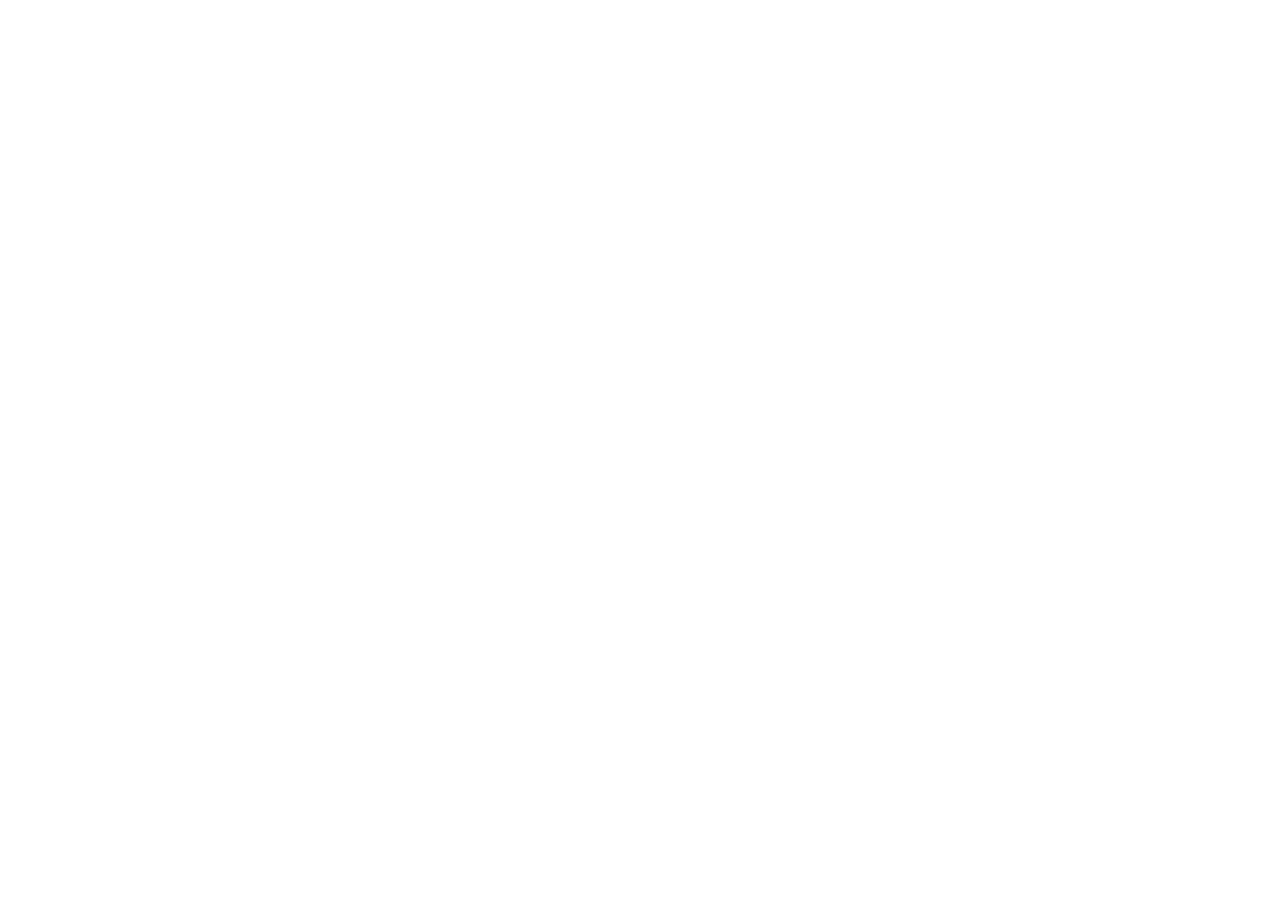
==== index.html @ ba37de96 "Publish North website source" ====
<!doctype html>
<html lang="en">
  <head>
    <meta charset="UTF-8" />
    <link rel="icon" type="image/png" href="./north-logo.png" />
    <meta name="viewport" content="width=device-width, initial-scale=1.0, viewport-fit=cover" />
    <meta name="color-scheme" content="light dark" />
    <meta name="description" content="NORTH — a focus timer, tasks and kanban boards, calendar, screen-time tracker and website blocker in one account, on web, desktop, mobile and browser." />
    <!-- Paints the OS chrome (mobile address bar, window chrome) in the app's
         own canvas colour instead of a white default, and follows the theme. -->
    <meta name="theme-color" media="(prefers-color-scheme: light)" content="#F2F2F7" />
    <meta name="theme-color" media="(prefers-color-scheme: dark)" content="#000000" />
    <meta name="mobile-web-app-capable" content="yes" />
    <title>NORTH</title>
    <!-- No webfont: the app uses the platform's own UI font stack, the way
         apple.com does (SF Pro on Apple devices, Segoe UI Variable on Windows). -->
  </head>
  <body>
    <div id="root"></div>
    <script type="module" src="/src/entry.jsx"></script>
  </body>
</html>
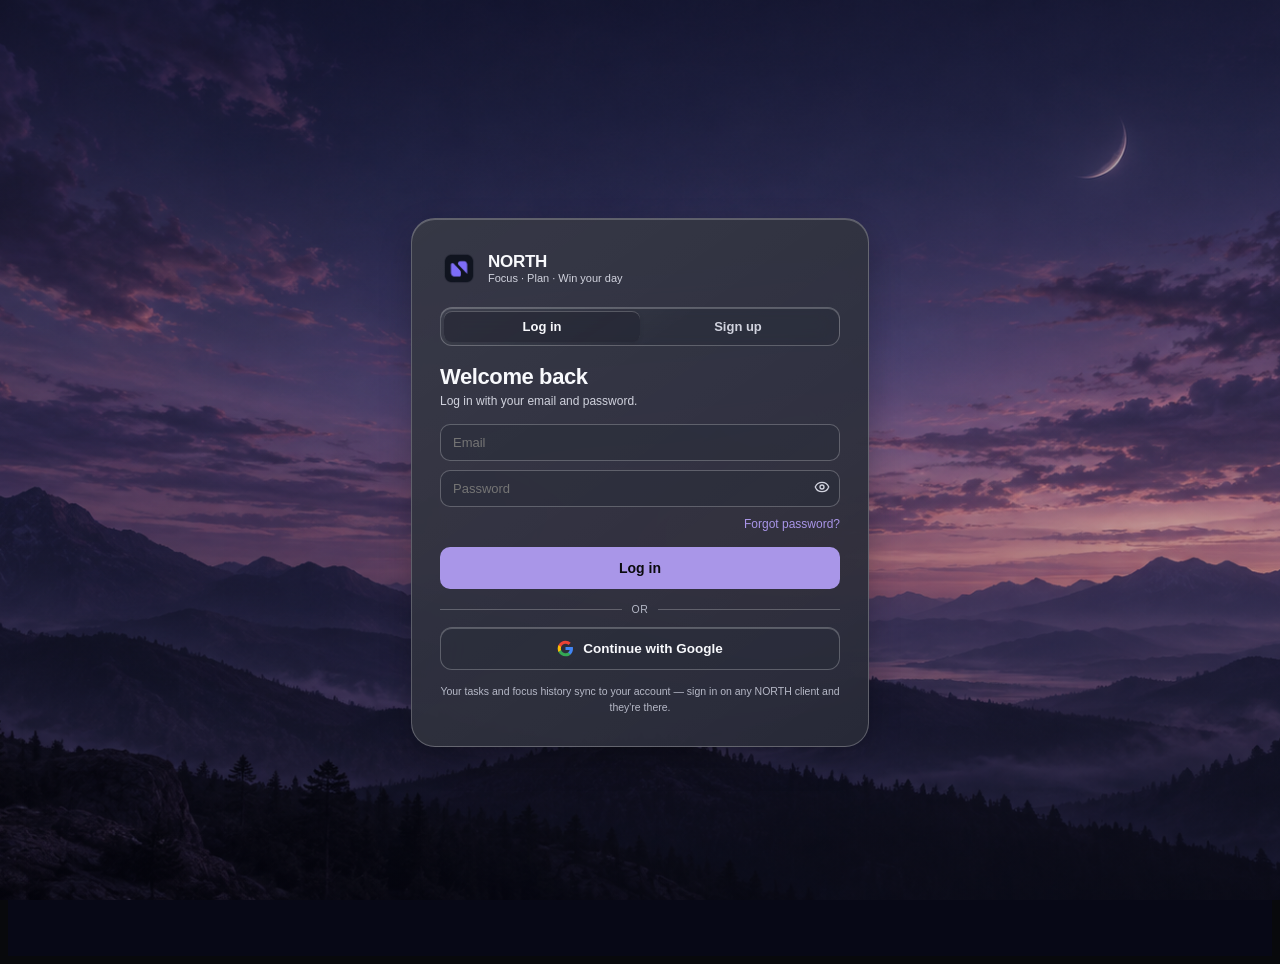
==== commit 13a674fb: "Deploy North website" ====
--- a/index.html
+++ b/index.html
@@ -14,9 +14,10 @@
     <title>NORTH</title>
     <!-- No webfont: the app uses the platform's own UI font stack, the way
          apple.com does (SF Pro on Apple devices, Segoe UI Variable on Windows). -->
+    <script type="module" crossorigin src="./assets/index-BbLRDBEo.js"></script>
+    <link rel="stylesheet" crossorigin href="./assets/index-BsezDTFJ.css">
   </head>
   <body>
     <div id="root"></div>
-    <script type="module" src="/src/entry.jsx"></script>
   </body>
 </html>
--- a/assets/index-BsezDTFJ.css
+++ b/assets/index-BsezDTFJ.css
@@ -0,0 +1 @@
+.north-task-picker{width:min(100%,480px);margin:0 auto 18px;position:relative}.npage,.north-sidebar,.north-mobile-nav,.spotify-float-window{border:1px solid var(--north-reading-edge);-webkit-backdrop-filter:blur(20px)saturate(125%);border-radius:18px;background:var(--north-reading-surface)!important}.npage{padding:clamp(16px,3vw,28px)}@media (prefers-reduced-motion:no-preference){.b,input,select,textarea{transition:background-color .18s,border-color .18s,box-shadow .18s}.task-row,.north-nav-item{transition:background-color .18s,transform .18s}.task-row:hover{background:var(--north-surface-raised)}.b:active{transform:scale(.98)}}.north-inapp{color:var(--north-ink,#f8f9fc);background:var(--north-reading-surface,#1b1d25);border:1px solid var(--north-reading-edge,#ffffff26);border-radius:24px;margin-bottom:20px;padding:clamp(18px,3vw,28px)}.north-inapp-heading{flex-wrap:wrap;align-items:center;gap:14px;margin-bottom:22px;display:flex}.north-inapp-heading>div{flex:1;min-width:180px}.north-inapp h3{letter-spacing:-.5px;margin:0 0 6px;font-size:21px}.north-inapp p{color:var(--north-secondary-ink,#b9bac8);margin:5px 0 0;font-size:13px;line-height:1.6}.north-inapp-badge,.flow-platform-tag{border:1px solid var(--north-reading-edge,#ffffff26);color:var(--north-secondary-ink,#c9c5d8);border-radius:999px;padding:4px 9px;font-size:11px;display:inline-block}.north-inapp-app{border-top:1px solid var(--north-reading-edge,#ffffff26);padding:18px 0}.north-inapp-brand{align-items:center;gap:10px;margin-bottom:10px;font-size:15px;display:flex}.north-inapp-feature{align-items:center;gap:18px;padding:12px 0;display:flex}.north-inapp-feature>div{flex:1}.north-inapp-feature strong{font-size:14px;font-weight:600}.north-inapp-switch{cursor:pointer;background:0 0;border:0;width:52px;min-width:52px;height:44px;padding:8px 0;position:relative}.north-inapp-switch:before{content:"";background:#77778055;border-radius:99px;position:absolute;inset:8px 0}.north-inapp-switch span{background:#fff;border-radius:50%;width:22px;height:22px;transition:transform .2s;display:block;position:absolute;top:11px;left:3px;box-shadow:0 1px 4px #0005}.north-inapp-switch[aria-checked=true]:before{background:var(--north-accent,#bba7f5)}.north-inapp-switch[aria-checked=true] span{transform:translate(24px)}.north-inapp-switch:focus-visible{outline:2px solid var(--north-accent,#bba7f5);outline-offset:3px;border-radius:12px}.north-inapp-switch:disabled{opacity:.5;cursor:wait}.north-inapp{background:var(--north-reading-surface);-webkit-backdrop-filter:blur(18px)saturate(130%);backdrop-filter:blur(18px)saturate(130%)}@media (prefers-reduced-motion:reduce){.north-inapp-switch span{transition:none}}@media (prefers-reduced-transparency:reduce),(prefers-contrast:more){.gcard,.gsheet,.north-inapp{color:#fff;--north-secondary-ink:#e5e7ef;-webkit-backdrop-filter:none!important;backdrop-filter:none!important;background:#262835!important}}.npage{line-height:1.6}.npage h2,.npage h3{text-wrap:balance;letter-spacing:-.025em}.npage input,.npage select,.npage textarea{font-size:14px;line-height:1.5}.npage input::placeholder,.npage textarea::placeholder{color:var(--north-secondary-ink);opacity:1}@keyframes north-page-reveal{0%{opacity:0;transform:translateY(5px)}to{opacity:1;transform:none}}@media (prefers-reduced-motion:no-preference){.npage{animation:.18s ease-out both north-page-reveal}}@media (prefers-contrast:more){.npage{color:#fff;background:#262835;border-radius:16px;padding:20px}}.north-inapp .north-inapp-note{border-top:1px solid var(--north-reading-edge,#ffffff26);padding-top:16px}.north-inapp-message{min-height:21px}@media (width<=1100px){.flow-analytics-top,.flow-analytics-lower,.flow-pie-grid{grid-template-columns:minmax(0,1fr)!important}}@media (width<=800px){.north-content{padding-bottom:calc(140px + env(safe-area-inset-bottom))!important}.north-mobile-nav{bottom:max(10px, env(safe-area-inset-bottom))!important}.north-mobile-nav .nv{min-height:48px}.npage input:not([type=checkbox]):not([type=range]),.npage textarea,.npage select{box-sizing:border-box;max-width:100%;font-size:16px!important}.north-inline-form>.b,.flow-heading>.b,.flow-target-row>.b{min-width:44px;min-height:44px}.flow-heading{align-items:flex-start!important}.flow-target-row{flex-wrap:wrap}.flow-target-row>div{flex:140px}.flow-stat strong{overflow-wrap:anywhere;font-size:clamp(20px,6vw,30px)}.focus-inner{padding-left:14px;padding-right:14px}}.north-spotify{color:#f5f5f7;-webkit-backdrop-filter:blur(18px)saturate(140%);backdrop-filter:blur(18px)saturate(140%);box-sizing:border-box;background:#ffffff1f;border:1px solid #ffffff35;border-radius:20px;width:min(100%,480px);margin:0 auto 24px;padding:14px 18px}.north-spotify summary{cursor:pointer;min-height:24px;font-size:14px}.north-spotify[open] summary{margin-bottom:16px}.north-spotify .gcard{box-sizing:border-box;margin-top:12px}.north-immersive-exit,.north-fullscreen-toggle{flex:none;place-items:center;width:44px;height:44px;display:grid}.north-immersive-toolbar{justify-content:flex-start;align-items:center;gap:8px;width:100%;margin-bottom:22px;display:flex}.north-immersive-toolbar button{-webkit-backdrop-filter:blur(18px)saturate(140%);border:1px solid #ffffff47;border-radius:14px;box-shadow:inset 0 1px #ffffff38,0 8px 22px #00000029;color:#fff!important;background:#ffffff21!important;margin:0!important;position:static!important}.focus-settings-icon{place-items:center;width:42px;height:42px;min-height:42px;display:grid;box-shadow:none!important;-webkit-backdrop-filter:none!important;background:0 0!important;border-color:#0000!important;padding:0!important}.north-immersive .focus-dial{width:min(300px,78vw,44vh)!important;height:min(300px,78vw,44vh)!important;transform:none!important}.north-immersive .north-immersive-toolbar{margin-bottom:clamp(6px,1.5vh,14px)}.north-immersive .north-flip-clock{margin-bottom:clamp(8px,2vh,18px)}.north-immersive .north-flip-digit{width:clamp(32px,5vh,56px);height:clamp(42px,8vh,68px)}.north-immersive .north-flip-top,.north-immersive .north-flip-bottom,.north-immersive .north-flip-flap{font-size:clamp(28px,5.5vh,48px)}.north-immersive .north-flip-colon{font-size:clamp(24px,4vh,38px)}.north-immersive .focus-dial-row,.north-immersive .north-timer-controls{margin-bottom:clamp(8px,1.7vh,16px)!important}.north-immersive .north-spotify-float{width:min(370px,100vw - 32px);position:absolute;bottom:16px;right:16px}.north-immersive{isolation:isolate;width:100vw;height:100dvh;max-height:100dvh;overflow-x:hidden;min-height:0!important;padding:max(12px, env(safe-area-inset-top)) max(16px, env(safe-area-inset-right)) max(12px, env(safe-area-inset-bottom)) max(16px, env(safe-area-inset-left))!important;justify-content:flex-start!important}.north-flip-clock{font-variant-numeric:tabular-nums;color:#f5f5f7;justify-content:center;align-items:center;gap:clamp(5px,1vw,12px);margin:0 auto clamp(20px,4vh,42px);display:flex}.focus-world .north-flip-clock{margin-bottom:14px}.focus-world .north-flip-digit{border-radius:8px;width:clamp(34px,5vw,54px);height:clamp(44px,6vw,66px)}.focus-world .north-flip-top,.focus-world .north-flip-bottom,.focus-world .north-flip-flap{font-size:clamp(29px,4vw,46px)}.focus-world .north-flip-colon{font-size:clamp(24px,3.5vw,36px)}.north-flip-group{gap:clamp(3px,.6vw,8px);display:flex}.north-flip-digit{perspective:420px;-webkit-backdrop-filter:blur(18px)saturate(140%);backdrop-filter:blur(18px)saturate(140%);background:#ffffff21;border:1px solid #ffffff35;border-radius:clamp(6px,.8vw,12px);width:clamp(44px,8vw,112px);height:clamp(60px,13vw,142px);display:block;position:relative;overflow:hidden;box-shadow:0 10px 30px #0003,inset 0 1px #ffffff30}.north-flip-top,.north-flip-bottom,.north-flip-flap{letter-spacing:-.06em;text-shadow:0 2px 8px #0006;background:linear-gradient(#ffffff26,#ffffff06);justify-content:center;align-items:center;font-size:clamp(38px,8.5vw,108px);font-weight:650;line-height:1;display:flex;position:absolute;inset:0}.north-flip-top{clip-path:inset(0 0 50%)}.north-flip-bottom{clip-path:inset(50% 0 0);background:#ffffff0e}.north-flip-digit:after{content:"";background:#0000002e;height:2px;position:absolute;top:calc(50% - 1px);left:0;right:0;box-shadow:0 1px #ffffff35}.north-flip-flap{z-index:2;backface-visibility:hidden}.north-flip-flap-top{clip-path:inset(0 0 50%);transform-origin:50%;animation:.3s cubic-bezier(.45,0,.75,.5) both north-flip-top}.north-flip-flap-bottom{clip-path:inset(50% 0 0);transform-origin:50%;animation:.36s cubic-bezier(.15,.65,.25,1) .3s both north-flip-bottom}.north-flip-colon{color:#d9dbe2;text-shadow:0 2px 10px #0008;padding-bottom:.06em;font-size:clamp(28px,6vw,76px);font-weight:700;line-height:1}@keyframes north-flip-top{0%{transform:rotateX(0)}to{transform:rotateX(-90deg)}}@keyframes north-flip-bottom{0%{transform:rotateX(90deg)}to{transform:rotateX(0)}}@media (width<=600px){.north-flip-clock{margin-bottom:16px}}@media (prefers-reduced-motion:reduce){.north-flip-flap{animation:none}.north-flip-flap-top{display:none}}.north-streak-flame{filter:grayscale(.65);opacity:.85;background:linear-gradient(145deg,#d7983b22,#ffffff05);border-radius:24px;flex-shrink:0;place-items:center;width:76px;height:84px;font-size:46px;display:grid}.north-streak-kicker{color:var(--north-ink,#fff);letter-spacing:.12em;flex-wrap:wrap;justify-content:space-between;gap:8px;margin-bottom:18px;font-size:10px;font-weight:650;display:flex}.north-streak-kicker span{opacity:.7}.north-streak-count{font-variant-numeric:tabular-nums;letter-spacing:-.04em;font-size:42px;line-height:1.1}.north-streak-count small{letter-spacing:0;font-size:18px;font-weight:500}.north-streak-goals{grid-template-columns:1fr 1fr;gap:12px;margin-top:20px;display:grid}.north-streak-goals>button{text-align:left;min-height:66px;color:inherit;background:#ffffff08;border:1px solid #ffffff30;border-radius:14px;align-items:center;gap:12px;padding:12px 14px;display:flex}.north-streak-goals>button>span:first-of-type{flex:1;font-size:13px;font-weight:600}.north-streak-goals small{opacity:.8;margin-top:4px;font-size:11px;font-weight:400;display:block}.north-streak-goals>.complete{background:#f5b85916;border-color:#f5b85988}.north-daily-progress{accent-color:#f3b66a;width:100%;height:5px;margin-top:14px;display:block}.north-streak-week .current{outline:2px solid var(--north-accent,#bda5ff);outline-offset:3px}@media (width<=600px){.north-streak-goals{grid-template-columns:1fr}.north-streak-count{font-size:34px}.north-streak-week{gap:6px}}.north-streak.is-lit .north-streak-flame{filter:drop-shadow(0 0 12px #ff942866);opacity:1}.north-achievements{flex-wrap:wrap;gap:10px;margin-top:18px;display:flex}.north-badge{text-align:center;border:1px solid var(--north-reading-edge,#fff3);color:inherit;opacity:.65;border-radius:16px;flex:125px;gap:7px;padding:16px 10px;display:grid}.north-badge span{font-size:26px}.north-badge small{font-size:11px}.north-badge.earned{opacity:1;background:#ffac3015;border-color:#ffb25a88}.north-badge progress{width:100%;height:4px;accent-color:var(--north-accent,#bda5ff)}.north-streak-week{gap:12px;margin-top:18px;display:flex}.north-streak-week>span{color:var(--north-ink,#f7f3ff);flex:1;justify-items:center;gap:6px;display:grid}.north-streak-week>span>span{background:#ffffff0d;border:1px solid #fff2;border-radius:50%;place-items:center;width:34px;height:34px;display:grid}.north-streak-week .lit{background:#f7992022;border-color:#f7ae55aa}.north-badge{box-sizing:border-box;background:0 0;border:0;border-radius:10px;min-width:110px;padding:12px 8px}.north-badge[aria-pressed=true]{outline:1px solid #bda5ff88}.north-streak .north-badge{min-width:120px;height:auto;min-height:142px;color:var(--north-ink,#f7f3ff);background:#ffffff06;border:1px solid #ffffff1c;border-radius:14px;grid-template-columns:1fr;align-content:center;justify-items:center;gap:8px;padding:14px 10px;font-size:12px;line-height:1.4;display:grid}.north-streak .north-badge.earned{background:#ffac3015;border-color:#ffb25a88}.north-badge-detail{border:1px solid #fff3;border-radius:14px;margin-top:14px;padding:16px;font-size:13px;line-height:1.5}@media (prefers-reduced-motion:no-preference){.north-streak.is-lit .north-streak-flame{animation:.7s both north-flame-light}.north-badge.earned:hover{transition:transform .18s;transform:translateY(-3px)}.north-completion-note{animation:3.5s both north-note}@keyframes north-flame-light{0%{filter:grayscale();transform:scale(.6)}65%{transform:scale(1.15)}to{transform:scale(1)}}@keyframes north-note{0%{opacity:0;transform:translateY(5px)}12%,85%{opacity:1;transform:none}to{opacity:0}}}.north-task-trigger{color:#f5f5f7;width:100%;min-height:48px;font:inherit;cursor:pointer;-webkit-backdrop-filter:blur(18px)saturate(140%);backdrop-filter:blur(18px)saturate(140%);background:#ffffff21;border:1px solid #ffffff40;border-radius:16px;justify-content:space-between;gap:16px;padding:12px 18px;display:flex;box-shadow:inset 0 1px #ffffff24,0 8px 24px #0002}.north-task-trigger span:first-child{text-overflow:ellipsis;white-space:nowrap;overflow:hidden}.north-task-options{color:#f5f5f7;-webkit-backdrop-filter:blur(24px)saturate(150%);backdrop-filter:blur(24px)saturate(150%);background:#ffffff30;border:1px solid #ffffff45;border-radius:16px;max-height:min(300px,38vh);margin-top:8px;padding:6px;position:static;overflow-y:auto;box-shadow:0 16px 48px #0007}.north-spotify-float{z-index:40;width:min(370px,100vw - 40px);position:fixed;bottom:20px;right:20px}.north-spotify-float .gcard{box-sizing:border-box;-webkit-backdrop-filter:blur(20px)saturate(145%);backdrop-filter:blur(20px)saturate(145%);background:#ffffff26;width:100%;max-width:none;box-shadow:0 12px 32px #0004,inset 0 1px #ffffff30}.spotify-float-window{color:var(--spotify-ink,#f5f5f7);background:linear-gradient(145deg,var(--spotify-highlight,transparent),transparent 65%), var(--spotify-surface,#18191de6);border:1px solid var(--spotify-edge,#fff5);box-shadow:0 18px 50px #0007, inset 0 1px var(--spotify-highlight,#ffffff20);-webkit-backdrop-filter:blur(24px)saturate(145%);border-radius:18px;padding:10px;overflow:hidden}.spotify-float-head{justify-content:space-between;align-items:center;min-height:32px;padding:0 2px 6px 5px;font-size:12px;font-weight:650;display:flex}.spotify-float-head>div{gap:4px;display:flex}.spotify-float-head .b{color:#fff;background:#ffffff16;border-radius:9px;place-items:center;width:30px;height:28px;display:grid}.spotify-float-window iframe{background:#191414;border:0;border-radius:12px;display:block}.spotify-float-edit{gap:8px;padding:8px 2px 2px;display:grid}.spotify-float-edit input{box-sizing:border-box;color:#fff;width:100%;font:inherit;background:#ffffff12;border:1px solid #ffffff35;border-radius:10px;padding:9px 10px;font-size:11px}.spotify-float-edit button{color:#fff;background:#1db954;border-radius:9px;justify-self:start;padding:6px 12px;font-size:11px}.spotify-float-edit small,.spotify-float-empty{color:#c6c9d0;font-size:11px}.spotify-float-empty{color:#f5f5f7;gap:10px;padding:12px;font-size:11px;line-height:1.45;display:grid}.spotify-float-empty .b{color:#fff;background:#1db954;border-radius:10px;justify-self:start;padding:7px 11px}.spotify-float-window.is-minimized{padding-bottom:4px}@media (width<=600px){.north-spotify-float{width:min(340px,100vw - 20px);bottom:10px;right:10px}}@media (height<=680px){.north-immersive .focus-phase-tabs,.north-immersive .focus-dial-row{margin-bottom:8px!important}}.north-task-options [role=option]{cursor:pointer;overflow-wrap:anywhere;border-radius:10px;justify-content:space-between;align-items:center;gap:12px;min-height:44px;padding:10px 12px;display:flex}.north-task-options [role=option].active{background:#ffffff1f}.north-task-options small{color:#c1c4ce;margin-top:4px;display:block}.north-task-trigger:focus-visible,.north-task-options:focus-visible{outline-offset:3px;outline:2px solid #b6cbff}.north-task-trigger,.north-task-options{background:var(--north-reading-surface,#1b1d25);color:var(--north-ink,#f8f9fc)}.north-task-options small{color:var(--north-secondary-ink,#d1d3de)}@media (width<=1380px){.focus-world .north-spotify-float{width:min(100%,370px);margin:28px auto;position:relative;bottom:auto;right:auto}}.north-flip-digit{background:var(--north-reading-surface,#1b1d25)}.north-flip-top,.north-flip-bottom,.north-flip-flap{color:var(--north-ink,#f8f9fc)}@media (prefers-reduced-transparency:reduce),(prefers-contrast:more){.north-task-trigger,.north-task-options{color:#17191e;-webkit-backdrop-filter:none;backdrop-filter:none;background:#ffffffd6;border-color:#5b5d66}}@media (prefers-reduced-motion:no-preference){.b{transition:transform .14s,background-color .18s,box-shadow .18s}.b:not(:disabled):active{transform:scale(.97)}.flow-target-row{animation:.22s both north-activity-arrive}@keyframes north-activity-arrive{0%{opacity:0;transform:translateY(4px)}to{opacity:1;transform:none}}}
